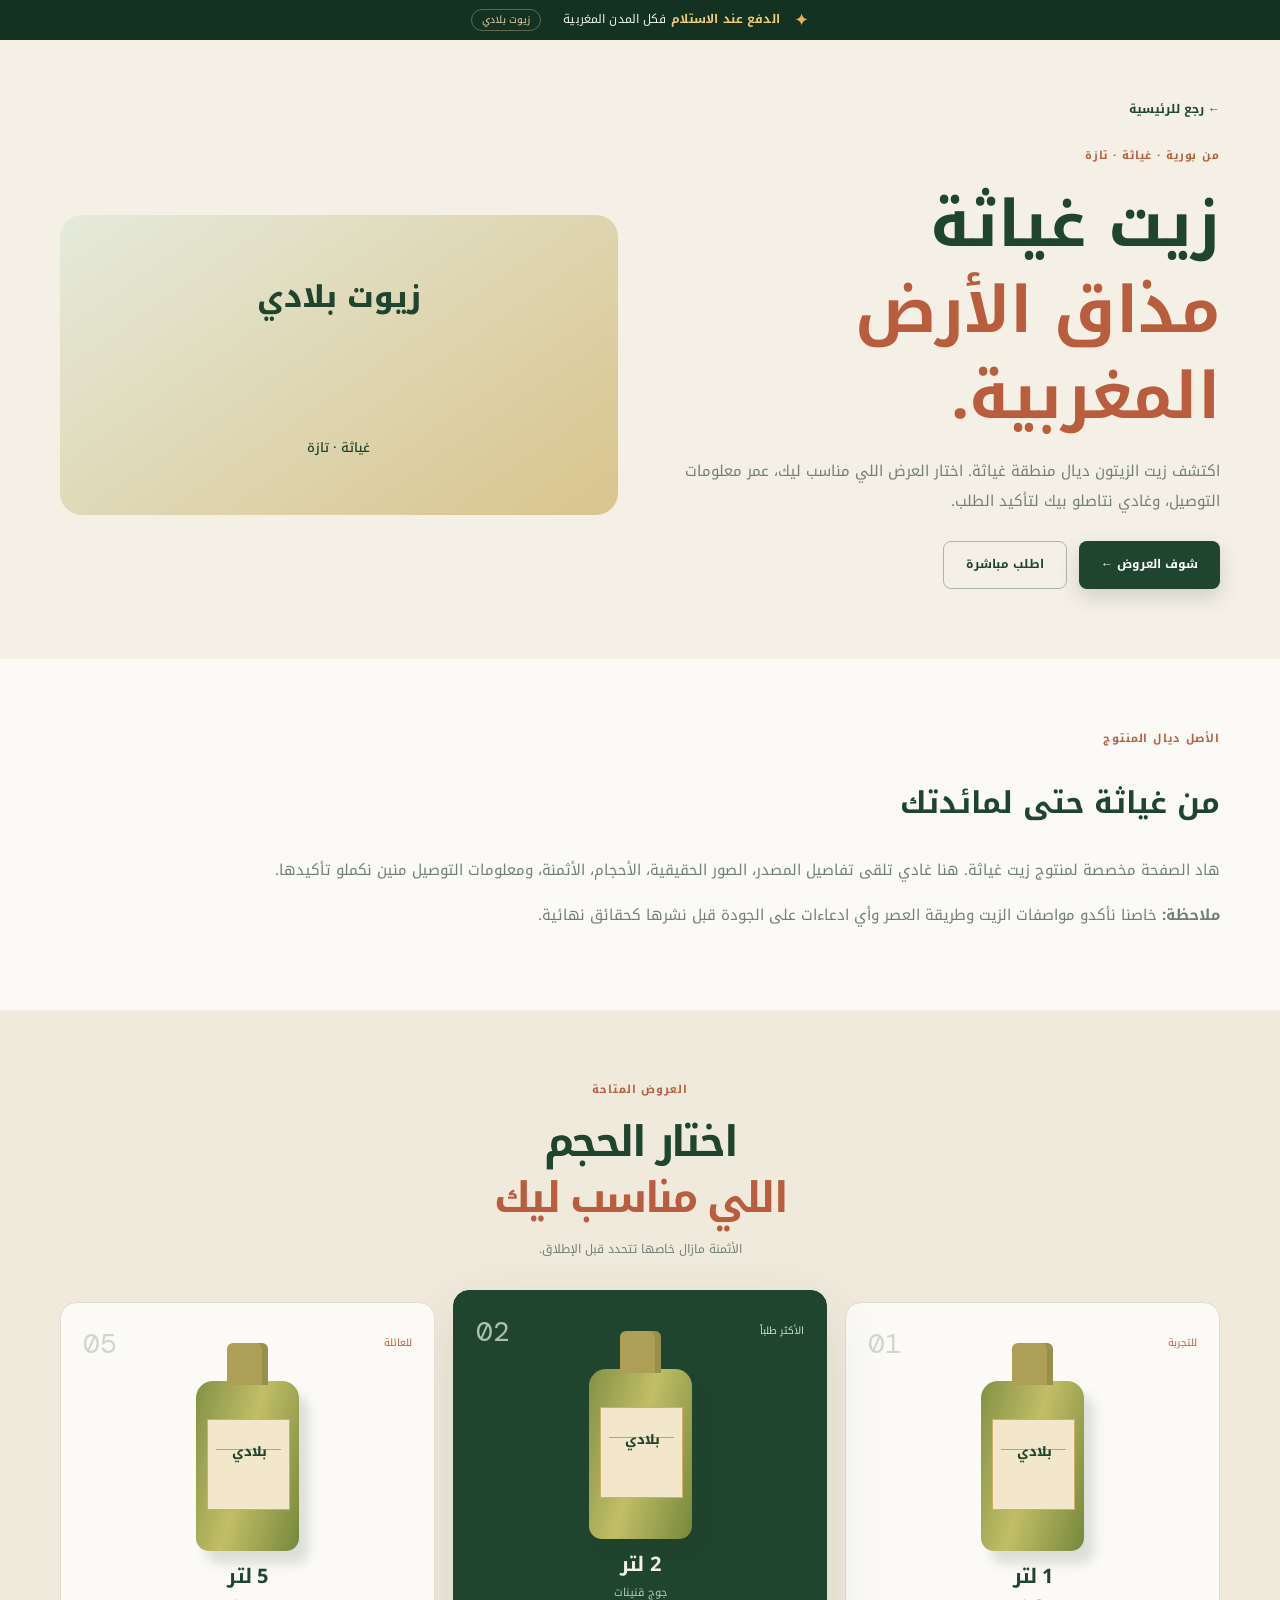
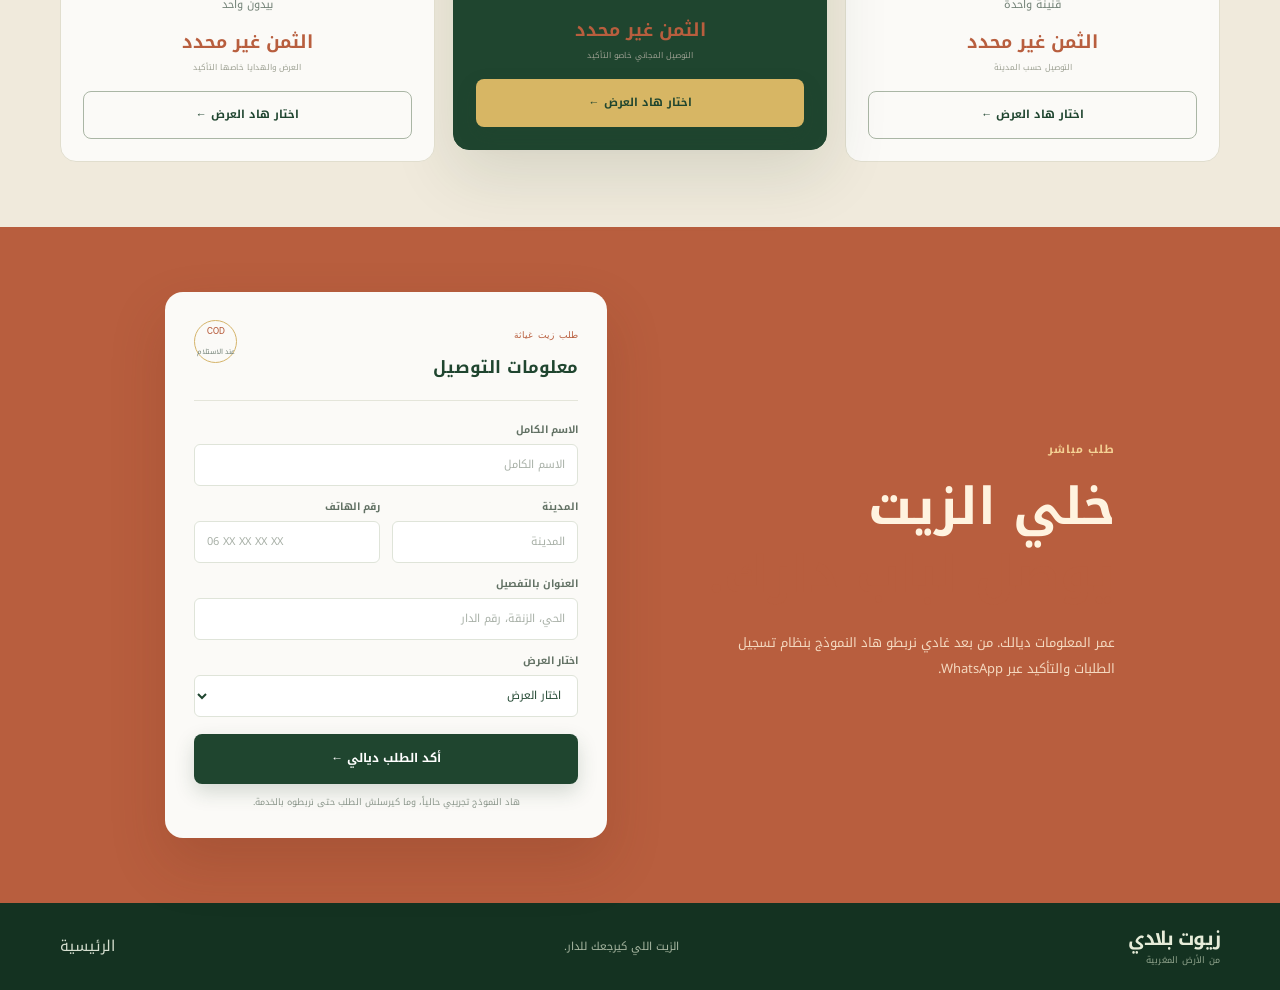
==== ghiyatha.html @ 89d12411 "Add files via upload" ====
<!doctype html>
<html lang="ar-MA" dir="rtl">
  <head>
    <meta charset="UTF-8" />
    <meta name="viewport" content="width=device-width, initial-scale=1.0" />
    <meta name="theme-color" content="#1f452f" />
    <meta name="description" content="زيت الزيتون من بورية غياثة، تازة — اكتشف العرض واطلب بالدفع عند الاستلام." />
    <title>زيت غياثة | زيوت بلادي</title>
    <link rel="stylesheet" href="styles.css" />
    <style>
      .region-page-hero{background:var(--cream);padding:55px 0 70px}.region-page-grid{display:grid;grid-template-columns:1fr 1fr;gap:45px;align-items:center}.region-page-hero h1{font-size:clamp(38px,5vw,64px);line-height:1.35;color:var(--forest);margin:14px 0}.region-page-hero p{color:var(--muted);line-height:2}.region-visual{min-height:300px;border-radius:22px;background:linear-gradient(145deg,#e5eadb,#d9c48c);display:grid;place-items:center;color:var(--forest);font-size:30px;font-weight:800}.region-page-actions{display:flex;gap:12px;flex-wrap:wrap;margin-top:25px}.region-detail{padding:65px 0}.region-detail h2{color:var(--forest);font-size:30px}.region-detail p{color:var(--muted);line-height:2}.region-order{background:var(--terracotta);padding:65px 0}.region-order .order-wrap{max-width:950px;margin:auto}.back-home{display:inline-block;color:var(--forest);font-weight:700;font-size:12px;margin-bottom:20px}
      @media(max-width:680px){.region-page-grid{grid-template-columns:1fr;gap:20px}.region-visual{min-height:210px}.region-page-hero{padding:30px 0 45px}.region-detail{padding:45px 0}}
    </style>
  </head>
  <body>
    <div class="topbar"><div class="container topbar-inner"><span class="topbar-mark">✦</span><span><strong>الدفع عند الاستلام</strong> فكل المدن المغربية</span><span class="topbar-badge">زيوت بلادي</span></div></div>
    <main>
      <section class="region-page-hero">
        <div class="container">
          <a class="back-home" href="index.html">← رجع للرئيسية</a>
          <div class="region-page-grid">
            <div>
              <span class="section-kicker">من بورية · غياثة · تازة</span>
              <h1>زيت غياثة<br /><em style="color:var(--terracotta);font-style:normal">مذاق الأرض المغربية.</em></h1>
              <p>اكتشف زيت الزيتون ديال منطقة غياثة. اختار العرض اللي مناسب ليك، عمر معلومات التوصيل، وغادي نتاصلو بيك لتأكيد الطلب.</p>
              <div class="region-page-actions"><a class="button button-primary" href="#offers">شوف العروض ←</a><a class="button button-outline" href="#order">اطلب مباشرة</a></div>
            </div>
            <div class="region-visual" role="img" aria-label="زيت الزيتون من غياثة">زيوت بلادي<br /><small style="font-size:13px;font-weight:500">غياثة · تازة</small></div>
          </div>
        </div>
      </section>
      <section class="region-detail">
        <div class="container">
          <span class="section-kicker">الأصل ديال المنتوج</span>
          <h2>من غياثة حتى لمائدتك</h2>
          <p>هاد الصفحة مخصصة لمنتوج زيت غياثة. هنا غادي تلقى تفاصيل المصدر، الصور الحقيقية، الأحجام، الأثمنة، ومعلومات التوصيل منين نكملو تأكيدها.</p>
          <p><strong>ملاحظة:</strong> خاصنا نأكدو مواصفات الزيت وطريقة العصر وأي ادعاءات على الجودة قبل نشرها كحقائق نهائية.</p>
        </div>
      </section>
      <section class="offers-section" id="offers" style="padding:65px 0">
        <div class="container">
          <div class="section-heading center-heading"><span class="section-kicker">العروض المتاحة</span><h2>اختار الحجم<br /><em>اللي مناسب ليك</em></h2><p>الأثمنة مازال خاصها تتحدد قبل الإطلاق.</p></div>
          <div class="offers-grid">
            <article class="offer-card"><div class="offer-header"><span class="offer-tag">للتجربة</span><span class="offer-capacity">01</span></div><div class="offer-bottle mini-bottle"><span></span></div><div class="offer-details"><h3>1 لتر</h3><p>قنينة واحدة</p><div class="offer-price"><span>الثمن غير محدد</span><small>التوصيل حسب المدينة</small></div><a class="button button-outline" href="#order" data-pick="1L — Starter">اختار هاد العرض ←</a></div></article>
            <article class="offer-card offer-featured"><div class="offer-header"><span class="offer-tag">الأكثر طلباً</span><span class="offer-capacity">02</span></div><div class="offer-bottle mini-bottle"><span></span></div><div class="offer-details"><h3>2 لتر</h3><p>جوج قنينات</p><div class="offer-price"><span>الثمن غير محدد</span><small>التوصيل المجاني خاصو التأكيد</small></div><a class="button button-primary" href="#order" data-pick="2L — العرض الأكثر طلباً">اختار هاد العرض ←</a></div></article>
            <article class="offer-card"><div class="offer-header"><span class="offer-tag">للعائلة</span><span class="offer-capacity">05</span></div><div class="offer-bottle mini-bottle"><span></span></div><div class="offer-details"><h3>5 لتر</h3><p>بيدون واحد</p><div class="offer-price"><span>الثمن غير محدد</span><small>العرض والهدايا خاصها التأكيد</small></div><a class="button button-outline" href="#order" data-pick="5L — Family Pack">اختار هاد العرض ←</a></div></article>
          </div>
        </div>
      </section>
      <section class="region-order" id="order">
        <div class="container order-wrap">
          <div class="order-intro"><span class="section-kicker light-kicker">طلب مباشر</span><h2>خلي الزيت<br /><em>يوصل لباب دارك.</em></h2><p>عمر المعلومات ديالك. من بعد غادي نربطو هاد النموذج بنظام تسجيل الطلبات والتأكيد عبر WhatsApp.</p></div>
          <div class="order-form-card"><div class="form-card-top"><div><span class="form-step">طلب زيت غياثة</span><h3>معلومات التوصيل</h3></div><span class="form-seal">COD<br /><small>عند الاستلام</small></span></div>
            <form id="cod-form"><label>الاسم الكامل<input type="text" name="name" placeholder="الاسم الكامل" required /></label><div class="form-row"><label>المدينة<input type="text" name="city" placeholder="المدينة" required /></label><label>رقم الهاتف<input type="tel" name="phone" placeholder="06 XX XX XX XX" pattern="[0-9 +()-]{8,}" required /></label></div><label>العنوان بالتفصيل<input type="text" name="address" placeholder="الحي، الزنقة، رقم الدار" required /></label><label>اختار العرض<select id="offer-select" name="offer" required><option value="" disabled selected>اختار العرض</option><option value="1L — Starter">1 لتر</option><option value="2L — العرض الأكثر طلباً">2 لتر</option><option value="5L — Family Pack">5 لتر</option></select></label><button class="button button-primary form-submit" type="submit">أكد الطلب ديالي ←</button><p class="form-reassurance">هاد النموذج تجريبي حالياً، وما كيرسلش الطلب حتى نربطوه بالخدمة.</p><div class="form-success" id="form-success" role="status"><strong>النموذج واجد للربط.</strong><span>ما تسجل حتى طلب فعلي لحد الآن.</span></div></form>
          </div>
        </div>
      </section>
    </main>
    <footer class="site-footer"><div class="container footer-inner"><a class="brand footer-brand" href="index.html"><span class="brand-copy"><strong>زيوت بلادي</strong><small>من الأرض المغربية</small></span></a><p>الزيت اللي كيرجعك للدار.</p><a href="index.html">الرئيسية</a></div></footer>
    <script src="script.js"></script>
    <script>
      document.querySelectorAll('[data-pick]').forEach((link)=>link.addEventListener('click',()=>{const select=document.querySelector('#offer-select');if(select)select.value=link.dataset.pick;}));
    </script>
  </body>
</html>
---- styles.css ----
@import url('https://fonts.googleapis.com/css2?family=DM+Mono:wght@400;500&family=Manrope:wght@400;500;600;700;800&family=Noto+Kufi+Arabic:wght@400;500;600;700;800&display=swap');

:root{--forest:#1f452f;--forest-deep:#143221;--forest-soft:#315b3c;--olive:#667837;--gold:#c99b43;--gold-light:#e9d6a8;--cream:#f5f0e6;--paper:#fbfaf7;--terracotta:#b85e3e;--ink:#1c241d;--muted:#718075;--line:#dfe4d9;--radius:22px;--shadow:0 24px 65px rgba(25,55,35,.12)}
*{box-sizing:border-box}html{scroll-behavior:smooth}body{margin:0;background:var(--paper);color:var(--ink);font-family:'Noto Kufi Arabic',sans-serif;font-size:15px;line-height:1.8}a{text-decoration:none;color:inherit}button,input,select{font:inherit}button{cursor:pointer;border:0}.container{width:min(1160px,calc(100% - 64px));margin:0 auto}.topbar{background:var(--forest-deep);color:#eef4e9;font-size:12px;letter-spacing:.01em}.topbar-inner{height:40px;display:flex;align-items:center;justify-content:center;gap:14px}.topbar strong{color:#f1cc75;font-weight:700}.topbar-mark{color:#e3b254;font-size:18px;line-height:1}.topbar-separator{width:4px;height:4px;border-radius:50%;background:#73907a}.topbar-badge{border:1px solid rgba(231,208,158,.35);color:#e5d2a9;border-radius:30px;padding:1px 10px;margin-right:8px;font-size:10px}.hero{background:var(--cream);position:relative;overflow:hidden;min-height:745px}.hero:after{content:'';position:absolute;right:-100px;bottom:-130px;width:560px;height:560px;border-radius:50%;background:rgba(213,180,104,.1)}.hero-orbit{position:absolute;border:1px solid rgba(31,69,47,.1);border-radius:50%;pointer-events:none}.orbit-one{width:800px;height:800px;left:-440px;top:-420px}.orbit-two{width:480px;height:480px;right:32%;bottom:-365px}.site-header{height:92px;display:flex;align-items:center;justify-content:space-between;position:relative;z-index:2}.brand{display:flex;align-items:center;gap:12px}.brand-mark{width:40px;height:40px;position:relative;display:inline-block;border-radius:50%;background:var(--forest)}.brand-mark:before{content:'';position:absolute;width:17px;height:11px;left:11px;top:18px;border-bottom:2px solid #e5c879;border-radius:0 0 50% 50%;transform:rotate(-28deg)}.brand-mark span{position:absolute;width:8px;height:14px;background:#c59642;border-radius:90% 10% 90% 10%;transform:rotate(40deg)}.brand-mark span:nth-child(1){left:12px;top:7px}.brand-mark span:nth-child(2){left:20px;top:11px;transform:rotate(83deg);background:#769243}.brand-mark span:nth-child(3){left:10px;top:14px;transform:rotate(77deg);background:#d5ad58}.brand-copy{display:flex;flex-direction:column;line-height:1.2}.brand-copy strong{font-size:19px;color:var(--forest);letter-spacing:-.04em}.brand-copy small{font-size:9px;color:var(--muted);letter-spacing:.02em;margin-top:4px}.desktop-nav{display:flex;gap:34px;font-size:12px;color:#536357}.desktop-nav a{transition:color .2s}.desktop-nav a:hover{color:var(--terracotta)}.header-cta{font-size:12px;font-weight:700;color:var(--forest);border:1px solid rgba(31,69,47,.24);border-radius:30px;padding:8px 17px}.header-cta span,.button span,.region-link span{display:inline-block;margin-right:8px;transition:transform .2s}.header-cta:hover span,.button:hover span,.region-link:hover span{transform:translateX(-4px)}.hero-grid{position:relative;z-index:1;display:grid;grid-template-columns:1fr 1fr;align-items:center;min-height:590px;gap:44px}.hero-copy{padding:34px 0 48px}.eyebrow,.section-kicker{color:var(--terracotta);font-size:11px;font-weight:700;letter-spacing:.08em}.eyebrow-line{width:35px;height:1px;background:var(--terracotta);display:inline-block;vertical-align:middle;margin-left:9px}.hero h1{font-size:clamp(48px,6vw,82px);line-height:1.17;letter-spacing:-.065em;color:var(--forest);margin:19px 0 17px;font-weight:800}.hero h1 em,.section-heading h2 em,.story-content h2 em,.testimonials-head h2 em,.faq-heading h2 em,.order-intro h2 em{font-style:normal;color:var(--terracotta)}.hero-subtitle{font-size:16px;color:#5c6b5d;max-width:520px;line-height:2;margin:0 0 26px}.benefit-list{list-style:none;padding:0;margin:0 0 27px;display:flex;gap:22px;flex-wrap:wrap}.benefit-list li{display:flex;gap:8px;align-items:flex-start;min-width:155px}.check-icon{width:21px;height:21px;border:1px solid #8fa170;color:var(--olive);border-radius:50%;display:grid;place-items:center;font-size:12px;margin-top:5px;flex:none}.benefit-list strong{display:block;color:var(--forest);font-size:12px}.benefit-list small{display:block;color:var(--muted);font-size:10px;margin-top:2px}.hero-actions{display:flex;align-items:center;gap:26px}.button{display:inline-flex;align-items:center;justify-content:center;border-radius:8px;min-height:48px;padding:0 22px;font-size:12px;font-weight:700;transition:all .22s}.button-primary{background:var(--forest);color:#fff;box-shadow:0 8px 20px rgba(31,69,47,.18)}.button-primary:hover{background:var(--terracotta);transform:translateY(-2px);box-shadow:0 12px 26px rgba(184,94,62,.24)}.button-outline{border:1px solid #aab6a5;color:var(--forest);background:transparent}.button-outline:hover{border-color:var(--forest);background:var(--forest);color:white}.text-link{font-size:12px;color:var(--forest);font-weight:700;display:flex;align-items:center}.play-dot{width:26px;height:26px;display:grid;place-items:center;border-radius:50%;background:#eadfc7;color:var(--terracotta);font-size:9px;margin-left:8px}.hero-proof{display:flex;align-items:center;gap:10px;margin-top:30px}.avatar-stack{display:flex;direction:ltr}.avatar-stack span{width:25px;height:25px;border-radius:50%;background:#829567;border:2px solid var(--cream);color:white;font-size:9px;display:grid;place-items:center;margin-right:-6px}.avatar-stack span:nth-child(2){background:#d69768}.avatar-stack span:nth-child(3){background:#687f5d}.avatar-stack span:last-child{background:var(--forest);font-family:'DM Mono';font-size:8px}.hero-proof p{font-size:10px;color:var(--muted);line-height:1.55;margin:0}.hero-proof strong{color:var(--forest);font-size:11px}.hero-product{min-height:550px;position:relative;display:flex;align-items:center;justify-content:center}.product-glow{width:390px;height:390px;background:#d9c483;opacity:.35;filter:blur(34px);position:absolute;border-radius:50%;top:75px}.bottle-shadow{position:absolute;width:260px;height:35px;background:rgba(21,54,35,.22);filter:blur(14px);border-radius:50%;bottom:76px}.bottle{height:405px;width:198px;position:relative;z-index:2;filter:drop-shadow(17px 18px 13px rgba(47,61,33,.17))}.bottle-neck{height:102px;width:76px;position:absolute;left:61px;top:0;border-radius:10px 10px 2px 2px;background:linear-gradient(90deg,#8c9b58 0%,#bdc87a 20%,#d1c16a 56%,#8a954e 100%);box-shadow:inset -9px 0 13px rgba(48,75,29,.28)}.bottle-neck:before{content:'';position:absolute;left:-5px;top:-9px;width:86px;height:26px;border-radius:7px 7px 3px 3px;background:#a87936;border-bottom:5px solid #6c5429}.bottle-neck span{position:absolute;width:56px;height:4px;background:rgba(75,69,28,.26);top:10px;left:10px;box-shadow:0 8px rgba(75,69,28,.22),0 16px rgba(75,69,28,.22)}.bottle-body{position:absolute;left:0;bottom:0;width:198px;height:337px;border-radius:39px 39px 25px 25px;background:linear-gradient(105deg,#7a873b 0%,#aab25b 21%,#d1c878 45%,#b3ab56 67%,#6d7e36 100%);overflow:hidden}.bottle-highlight{position:absolute;left:25px;top:23px;width:28px;height:265px;background:linear-gradient(90deg,rgba(255,255,226,.36),rgba(255,255,226,0));border-radius:50%;filter:blur(4px)}.bottle-label{position:absolute;background:#f3e8ca;color:var(--forest);width:160px;height:200px;top:70px;left:19px;border:1px solid #d3b871;display:flex;flex-direction:column;align-items:center;text-align:center;padding-top:18px;box-shadow:0 3px 8px rgba(64,59,23,.1)}.label-top{font-size:13px;color:#6f7f41}.bottle-label strong{font-size:37px;line-height:1.1;letter-spacing:-.12em;color:var(--forest)}.label-rule{width:67px;height:1px;background:#c89849;margin:9px 0}.bottle-label small{font-size:9px;font-weight:700}.bottle-label em{font-style:normal;font-family:'DM Mono';font-size:8px;margin-top:7px;color:#a06342}.bottle-label b{font-size:7px;font-weight:500;margin-top:auto;margin-bottom:12px;background:#d3aa5e;color:#fff;padding:3px 8px}.olive-branch{position:absolute;z-index:3;transform-origin:left center}.branch-main{width:195px;height:2px;background:var(--forest);right:36px;top:160px;transform:rotate(-28deg)}.branch-main:before{content:'';position:absolute;width:85px;height:1px;background:var(--forest);left:49px;top:0;transform:rotate(25deg)}.olive-branch i{position:absolute;width:31px;height:13px;border-radius:90% 10% 90% 10%;background:#6c853f}.branch-main i:nth-child(1){left:20px;top:-14px;transform:rotate(29deg)}.branch-main i:nth-child(2){left:58px;top:-23px;transform:rotate(62deg);background:#879853}.branch-main i:nth-child(3){left:101px;top:7px;transform:rotate(-30deg);background:#506d38}.branch-main i:nth-child(4){left:139px;top:-14px;transform:rotate(44deg)}.branch-main i:nth-child(5){left:173px;top:10px;transform:rotate(-30deg);background:#879853}.branch-small{left:34px;top:270px;width:120px;height:2px;background:var(--forest);transform:rotate(32deg)}.branch-small i:nth-child(1){left:11px;top:-14px;transform:rotate(39deg)}.branch-small i:nth-child(2){left:49px;top:5px;transform:rotate(-34deg);background:#899955}.branch-small i:nth-child(3){left:89px;top:-12px;transform:rotate(45deg)}.product-tag{position:absolute;z-index:4;background:rgba(251,250,247,.88);backdrop-filter:blur(9px);box-shadow:0 12px 30px rgba(25,55,35,.1);border:1px solid rgba(255,255,255,.6);border-radius:10px;padding:10px 13px;display:flex;gap:8px;align-items:center}.product-tag>span{background:#e7dcc0;border-radius:50%;width:27px;height:27px;display:grid;place-items:center;color:var(--terracotta);font-size:12px}.product-tag small{font-size:8px;color:#829083;display:block}.product-tag strong{font-size:11px;color:var(--forest);display:block}.tag-region{top:118px;right:28px}.tag-bestseller{bottom:117px;left:6px}.tag-bestseller>span{background:#e7ebd7;color:#80924a}.product-note{position:absolute;bottom:55px;right:92px;color:var(--forest);font-size:10px;font-style:italic;z-index:5}.note-dot{display:inline-block;width:5px;height:5px;background:var(--terracotta);border-radius:50%;margin-left:4px}.hero-bottom-line{display:flex;align-items:center;gap:16px;color:#839087;font:10px 'DM Mono';position:relative;z-index:2;padding-bottom:22px}.hero-bottom-line .line{height:1px;background:#ced6c7;width:120px}.hero-bottom-line .line i{display:block;width:38%;height:1px;background:var(--terracotta)}.section{padding:112px 0}.regions-section{background:var(--paper)}.section-heading h2,.story-content h2,.testimonials-head h2,.faq-heading h2{font-size:42px;line-height:1.35;letter-spacing:-.065em;color:var(--forest);margin:12px 0 0}.heading-split{display:flex;align-items:end;justify-content:space-between;margin-bottom:48px}.heading-split>p{max-width:330px;color:var(--muted);font-size:13px;line-height:2;margin:0 0 5px}.region-layout{display:grid;grid-template-columns:1.14fr .86fr;gap:26px}.region-card{border-radius:var(--radius);border:1px solid var(--line);background:#f8f8f3;overflow:hidden}.featured-region{padding:22px;position:relative}.region-card-top{display:flex;justify-content:space-between;align-items:center;position:relative;z-index:2}.pill{display:inline-block;border-radius:30px;padding:4px 11px;font-size:10px;font-weight:700}.pill-dark{color:#e9f0de;background:var(--forest)}.pill-outline{border:1px solid #c7d0c1;color:var(--olive)}.region-number{font:12px 'DM Mono';color:#9ba69a}.region-illustration{height:244px;position:relative;overflow:hidden;border-radius:15px;margin:15px 0 18px}.illustration-taza{background:linear-gradient(180deg,#e3ece3 0%,#f0debc 100%)}.illustration-taza .sun{position:absolute;right:72px;top:30px;width:67px;height:67px;background:#dbb36b;border-radius:50%;opacity:.73}.mountain{position:absolute;bottom:-5px;transform:rotate(45deg);width:210px;height:210px}.mountain-back{right:-10px;background:#b8c49c}.mountain-front{right:99px;bottom:-40px;background:#73845f}.illustration-stamp{position:absolute;right:24px;bottom:25px;width:95px;height:95px;border:1px dashed rgba(31,69,47,.48);border-radius:50%;display:grid;place-items:center;text-align:center;color:var(--forest);font-weight:800;font-size:16px;line-height:1.3;transform:rotate(-12deg)}.illustration-stamp small{font-size:8px;font-weight:500}.region-info{display:flex;align-items:start;justify-content:space-between}.region-location{font:10px 'DM Mono';color:var(--terracotta);letter-spacing:.04em}.region-info h3,.small-region h3{font-size:21px;color:var(--forest);letter-spacing:-.045em;margin:4px 0 0}.best-seller{color:var(--terracotta);font:10px 'DM Mono';padding-top:6px}.featured-region>p{color:var(--muted);font-size:11px;max-width:480px;margin:10px 0 14px}.region-link{background:none;color:var(--forest);font-size:11px;font-weight:700;padding:0}.curated-regions{display:flex;flex-direction:column;gap:12px}.curated-intro{display:flex;justify-content:space-between;align-items:center;padding:0 3px 2px}.curated-intro p{font-size:11px;color:var(--muted);margin:0}.small-region{display:flex;min-height:100px;background:#fff}.small-art{width:130px;flex:none;position:relative;overflow:hidden}.small-art>span{position:absolute;right:35px;top:15px;color:#6e8054;font-size:35px;opacity:.75}.small-art i{position:absolute;display:block;width:120px;height:65px;border-radius:100% 0 0;background:rgba(89,117,61,.35);bottom:-20px;right:-25px;transform:rotate(-8deg)}.small-art i:last-child{bottom:-30px;right:35px;background:rgba(186,137,68,.35)}.art-ouazzane{background:#e7ecdf}.art-taounate{background:#ede3cf}.art-beni{background:#e8ded4}.small-region-copy{padding:14px 16px}.small-region h3{font-size:14px;margin:2px 0}.small-region p{margin:1px 0 5px;color:var(--muted);font-size:10px;line-height:1.65}.coming-soon{font:9px 'DM Mono';color:#9b7850}.coming-soon span{font-size:14px;margin-right:4px}.story-section{background:var(--forest);color:#edf1e6;position:relative;overflow:hidden}.story-section:before{content:'✦';position:absolute;font-size:260px;line-height:1;color:rgba(226,203,135,.045);left:-20px;top:-38px}.story-grid{display:grid;grid-template-columns:170px 1fr;gap:75px;position:relative}.story-aside{border-left:1px solid rgba(217,230,210,.22);display:flex;flex-direction:column;justify-content:space-between;padding:5px 0 15px}.vertical-label{font-size:11px;color:#b8c7b2;line-height:2.2}.story-seal{width:87px;height:87px;border:1px solid #cbaa62;border-radius:50%;display:grid;place-items:center;color:#ebc979;font:26px 'DM Mono';line-height:1}.story-seal small{font:9px 'Noto Kufi Arabic';color:#dce5d3}.story-content .section-kicker{color:#dfbc68}.story-content h2{color:#f4f4e9}.story-lead{color:#b9c9b6;font-size:14px;max-width:640px;line-height:2;margin:20px 0 38px}.trust-points{display:grid;grid-template-columns:repeat(3,1fr);gap:28px}.trust-point{display:flex;gap:12px}.trust-icon{font:11px 'DM Mono';color:#e3bd6b;border-bottom:1px solid #6c805f;height:25px}.trust-point h3{font-size:13px;margin:0 0 7px;color:#f5f0e2}.trust-point p{font-size:10px;color:#adc0ac;line-height:1.9;margin:0}.origin-note{display:flex;gap:12px;align-items:center;border-top:1px solid rgba(217,230,210,.18);margin-top:40px;padding-top:20px}.origin-note>span{color:#e4bd67;font-size:23px}.origin-note p{margin:0;font-size:12px;color:#e5eddc}.origin-note small{font-size:10px;color:#a8bca7}.offers-section{background:#f0eadc}.center-heading{text-align:center}.center-heading p{color:var(--muted);font-size:12px;margin:12px auto 41px}.offers-grid{display:grid;grid-template-columns:repeat(3,1fr);gap:18px;align-items:stretch}.offer-card{background:#fbfaf7;border:1px solid #e1dece;border-radius:16px;min-height:425px;padding:22px;position:relative;display:flex;flex-direction:column}.offer-featured{background:var(--forest);border-color:var(--forest);color:#fff;transform:translateY(-12px);box-shadow:var(--shadow)}.offer-ribbon{position:absolute;top:17px;left:20px;color:#eacb84;font:10px 'DM Mono'}.offer-header{display:flex;justify-content:space-between;align-items:center}.offer-tag{font-size:10px;color:var(--terracotta)}.offer-featured .offer-tag{color:#d4e3bd}.offer-capacity{font:28px 'DM Mono';color:#d4dfc7;opacity:.8}.offer-card:not(.offer-featured) .offer-capacity{color:#c6cfbf}.offer-bottle{height:170px;position:relative;margin:19px auto 7px}.mini-bottle{width:103px;border-radius:17px 17px 13px 13px;background:linear-gradient(105deg,#829144,#c2be67 47%,#75883b);box-shadow:10px 13px 12px rgba(39,57,28,.14)}.mini-bottle:before{content:'';position:absolute;width:41px;height:42px;left:31px;top:-38px;background:#ad9f56;border-radius:6px 6px 0 0;box-shadow:inset -6px 0 rgba(54,73,29,.18)}.mini-bottle:after{content:'';position:absolute;width:81px;height:89px;left:11px;top:38px;background:#f2e7ca;border:1px solid #d0ae65}.mini-bottle span{position:absolute;z-index:2;top:51px;left:20px;width:65px;height:18px;border-bottom:1px solid #c2a45f}.mini-bottle span:after{content:'بلادي';position:absolute;top:8px;left:16px;color:var(--forest);font-size:13px;font-weight:800}.offer-details{text-align:center;margin-top:auto}.offer-details h3{font-size:20px;color:var(--forest);margin:0 0 1px;letter-spacing:-.04em}.offer-featured .offer-details h3{color:#f4f0e4}.offer-details p{font-size:11px;color:var(--muted);margin:0}.offer-featured .offer-details p{color:#b8c8b5}.offer-price{margin:12px 0 16px}.offer-price>span{font-size:18px;color:var(--terracotta);font-weight:700;display:block}.offer-price small{display:block;font-size:8px;color:#9b9f91;margin-top:2px}.offer-price .free-delivery{color:#cbdba5}.offer-card .button{width:100%;font-size:11px}.offer-featured .button-primary{background:#d7b664;color:var(--forest)}.offer-featured .button-primary:hover{background:#fff}.offer-footnote{display:flex;align-items:center;justify-content:center;gap:7px;color:#7a8376;font-size:10px;margin-top:25px}.offer-footnote span{font-size:17px;color:var(--terracotta)}.testimonials-section{background:var(--paper)}.testimonials-head{display:flex;justify-content:space-between;align-items:flex-end;margin-bottom:42px}.rating{display:flex;align-items:center;gap:10px;padding-bottom:8px}.rating strong{font:34px 'DM Mono';color:var(--forest)}.rating span{color:#c9973d;letter-spacing:2px;font-size:13px;display:block}.rating small{display:block;color:var(--muted);font-size:9px}.testimonials-grid{display:grid;grid-template-columns:repeat(3,1fr);gap:16px}.testimonial{background:#f4f2ea;border-radius:15px;padding:27px 23px 20px;min-height:235px;display:flex;flex-direction:column}.featured-testimonial{background:#e9eee1}.quote-mark{font-family:Georgia;font-size:50px;color:#c4a35b;height:35px;line-height:1}.testimonial p{font-size:12px;line-height:2;color:#58655b;margin:9px 0 21px}.testimonial footer{display:flex;align-items:center;gap:8px;border-top:1px solid rgba(105,125,96,.17);padding-top:13px;margin-top:auto}.testimonial-avatar{width:30px;height:30px;border-radius:50%;display:grid;place-items:center;background:#98aa7a;color:#fff;font-size:12px}.avatar-terracotta{background:#c48668}.avatar-gold{background:#c5a050}.testimonial footer strong{font-size:10px;color:var(--forest);display:block}.testimonial footer small{font-size:8px;color:var(--muted);display:block}.stars{margin-right:auto;color:#bd9143;font-size:9px;letter-spacing:1px}.faq-section{background:#f0eadc}.faq-grid{display:grid;grid-template-columns:35% 1fr;gap:90px}.faq-heading p{font-size:12px;color:var(--muted);max-width:270px;margin:20px 0}.dark-link{margin-top:25px}.dark-link span{margin-right:8px}.faq-list{border-top:1px solid #cfcfbd}.faq-list details{border-bottom:1px solid #cfcfbd;padding:0 3px}.faq-list summary{list-style:none;display:flex;justify-content:space-between;align-items:center;padding:19px 0;cursor:pointer;font-size:13px;font-weight:700;color:var(--forest)}.faq-list summary::-webkit-details-marker{display:none}.faq-list summary b{font:22px 'DM Mono';font-weight:400;color:var(--terracotta);transition:transform .2s}.faq-list details[open] summary b{transform:rotate(45deg)}.faq-list details p{font-size:11px;color:var(--muted);line-height:2;margin:0 30px 20px 0;max-width:630px}.order-section{background:var(--terracotta);padding:100px 0;position:relative;overflow:hidden}.order-section:before{content:'';position:absolute;width:600px;height:600px;border:1px solid rgba(255,242,214,.18);border-radius:50%;left:-260px;bottom:-340px}.order-wrap{display:grid;grid-template-columns:1fr 1.02fr;gap:74px;align-items:center;position:relative}.light-kicker{color:#f4d295}.order-intro h2{color:#fff3df;font-size:51px;line-height:1.33;margin:12px 0 20px}.order-intro p{color:#f4d8bf;font-size:13px;line-height:2;max-width:390px}.order-perks{display:flex;flex-direction:column;gap:9px;color:#fff2dc;font-size:11px;margin-top:27px}.order-perks span:first-letter{color:#edc269}.order-form-card{background:#fbfaf7;border-radius:18px;padding:28px 29px;box-shadow:0 25px 55px rgba(95,38,20,.18)}.form-card-top{display:flex;justify-content:space-between;align-items:start;border-bottom:1px solid #e4e5da;padding-bottom:17px;margin-bottom:20px}.form-step{font:9px 'DM Mono';color:var(--terracotta)}.form-card-top h3{font-size:17px;color:var(--forest);margin:5px 0 0}.form-seal{width:43px;height:43px;border:1px solid #d5b46a;color:var(--terracotta);border-radius:50%;display:grid;place-items:center;text-align:center;font:10px 'DM Mono';line-height:1}.form-seal small{font:7px 'Noto Kufi Arabic';color:var(--muted)}form label{display:block;color:#627164;font-size:10px;font-weight:700;margin-bottom:12px}input,select{width:100%;border:1px solid #dfe4d9;background:#fff;border-radius:6px;min-height:42px;color:var(--forest);padding:8px 12px;margin-top:5px;outline:none;font-size:11px;font-weight:400}input:focus,select:focus{border-color:#b68a4c;box-shadow:0 0 0 3px rgba(198,150,64,.11)}input::placeholder{color:#a8b0a7}.form-row{display:grid;grid-template-columns:1fr 1fr;gap:12px}.form-submit{width:100%;margin-top:5px;min-height:50px}.form-reassurance{font-size:9px;color:#8a958a;text-align:center;margin:10px 0 0}.form-reassurance span{font-size:11px;margin-left:4px}.form-success{display:none;background:#e6efdc;color:var(--forest);border-radius:7px;padding:10px 13px;margin-top:13px;font-size:10px}.form-success strong,.form-success span{display:block}.form-success span{color:#6f806f;margin-top:2px}.site-footer{background:var(--forest-deep);color:#d7e0d1;padding:25px 0}.footer-inner{display:flex;align-items:center;justify-content:space-between}.footer-brand .brand-copy strong{color:#e7ecd9}.footer-brand .brand-copy small{color:#90a48d}.footer-brand .brand-mark{background:#45653f}.footer-inner>p{font-size:11px;color:#aab9a4;margin:0}.footer-copy{font:9px 'DM Mono';color:#819580}.mobile-order-bar{display:none}
@media(max-width:900px){.container{width:min(100% - 40px,650px)}.desktop-nav{gap:17px}.hero-grid{gap:15px}.hero h1{font-size:58px}.hero-subtitle{font-size:14px}.benefit-list{display:block}.benefit-list li{margin-bottom:9px}.hero-product{transform:scale(.82);margin-left:-40px}.section{padding:88px 0}.region-layout{grid-template-columns:1fr}.featured-region{min-height:490px}.story-grid{gap:35px}.trust-points{gap:13px}.order-wrap{gap:35px}}
@media(max-width:680px){body{font-size:14px}.container{width:calc(100% - 32px)}.topbar-inner{height:38px;gap:7px;font-size:9px;white-space:nowrap}.topbar-badge,.topbar-separator{display:none}.site-header{height:74px}.desktop-nav{display:none}.header-cta{font-size:10px;padding:6px 12px}.brand-copy strong{font-size:16px}.brand-copy small{font-size:8px}.brand-mark{width:34px;height:34px}.hero{min-height:auto}.hero-grid{display:flex;flex-direction:column;gap:0}.hero-copy{padding:36px 0 8px;order:1}.hero-product{order:2;min-height:415px;width:100%;transform:none;margin:-11px 0 -4px}.product-glow{width:300px;height:300px;top:45px}.bottle{transform:scale(.77);transform-origin:center bottom}.tag-region{top:58px;right:0}.tag-bestseller{bottom:90px;left:0}.product-note{bottom:38px;right:45px}.branch-main{right:15px;top:130px;transform:scale(.8) rotate(-28deg)}.branch-small{left:10px;top:235px;transform:scale(.8) rotate(32deg)}.hero h1{font-size:54px;margin:15px 0 12px}.hero-subtitle{font-size:13px;line-height:1.9}.benefit-list{margin-bottom:21px}.benefit-list li{min-width:0}.hero-actions{gap:18px}.button{min-height:46px;padding:0 18px}.hero-proof{margin-top:23px}.hero-bottom-line{padding-bottom:15px}.section{padding:72px 0}.section-heading h2,.story-content h2,.testimonials-head h2,.faq-heading h2{font-size:34px}.heading-split{display:block;margin-bottom:28px}.heading-split>p{margin-top:15px;font-size:11px}.region-layout{gap:20px}.featured-region{padding:16px}.region-illustration{height:205px}.curated-intro{display:block}.curated-intro p{margin-top:8px}.small-art{width:105px}.small-region-copy{padding:12px}.small-region h3{font-size:13px}.small-region p{font-size:9px}.story-grid{display:block}.story-aside{border-left:0;border-bottom:1px solid rgba(217,230,210,.22);flex-direction:row;align-items:center;padding-bottom:22px;margin-bottom:30px}.story-seal{width:65px;height:65px;font-size:19px}.trust-points{display:block}.trust-point{margin-bottom:23px}.story-lead{font-size:12px;margin:17px 0 29px}.origin-note{margin-top:10px}.offers-grid{display:block}.offer-card{min-height:390px;margin-bottom:14px}.offer-featured{transform:none}.offer-footnote{font-size:9px;text-align:center;line-height:1.8}.testimonials-head{display:block;margin-bottom:24px}.rating{margin-top:16px}.testimonials-grid{display:block}.testimonial{min-height:215px;margin-bottom:12px}.faq-grid{display:block}.faq-heading{margin-bottom:35px}.faq-heading p{font-size:11px}.order-section{padding:72px 0}.order-wrap{display:block}.order-intro{margin-bottom:35px}.order-intro h2{font-size:41px}.order-intro p{font-size:12px}.order-form-card{padding:21px 17px}.form-row{gap:8px}.site-footer{padding-bottom:83px}.footer-inner{display:block;text-align:center}.footer-brand{justify-content:center}.footer-inner>p{margin:18px 0 7px}.footer-copy{font-size:8px}.mobile-order-bar{display:flex;position:fixed;z-index:10;bottom:0;right:0;left:0;background:var(--forest-deep);color:#fff;padding:12px 20px;align-items:center;justify-content:center;gap:10px;font-size:11px;font-weight:700;box-shadow:0 -5px 20px rgba(0,0,0,.15)}.mobile-order-bar span{color:#e5c16e;font-size:17px}}
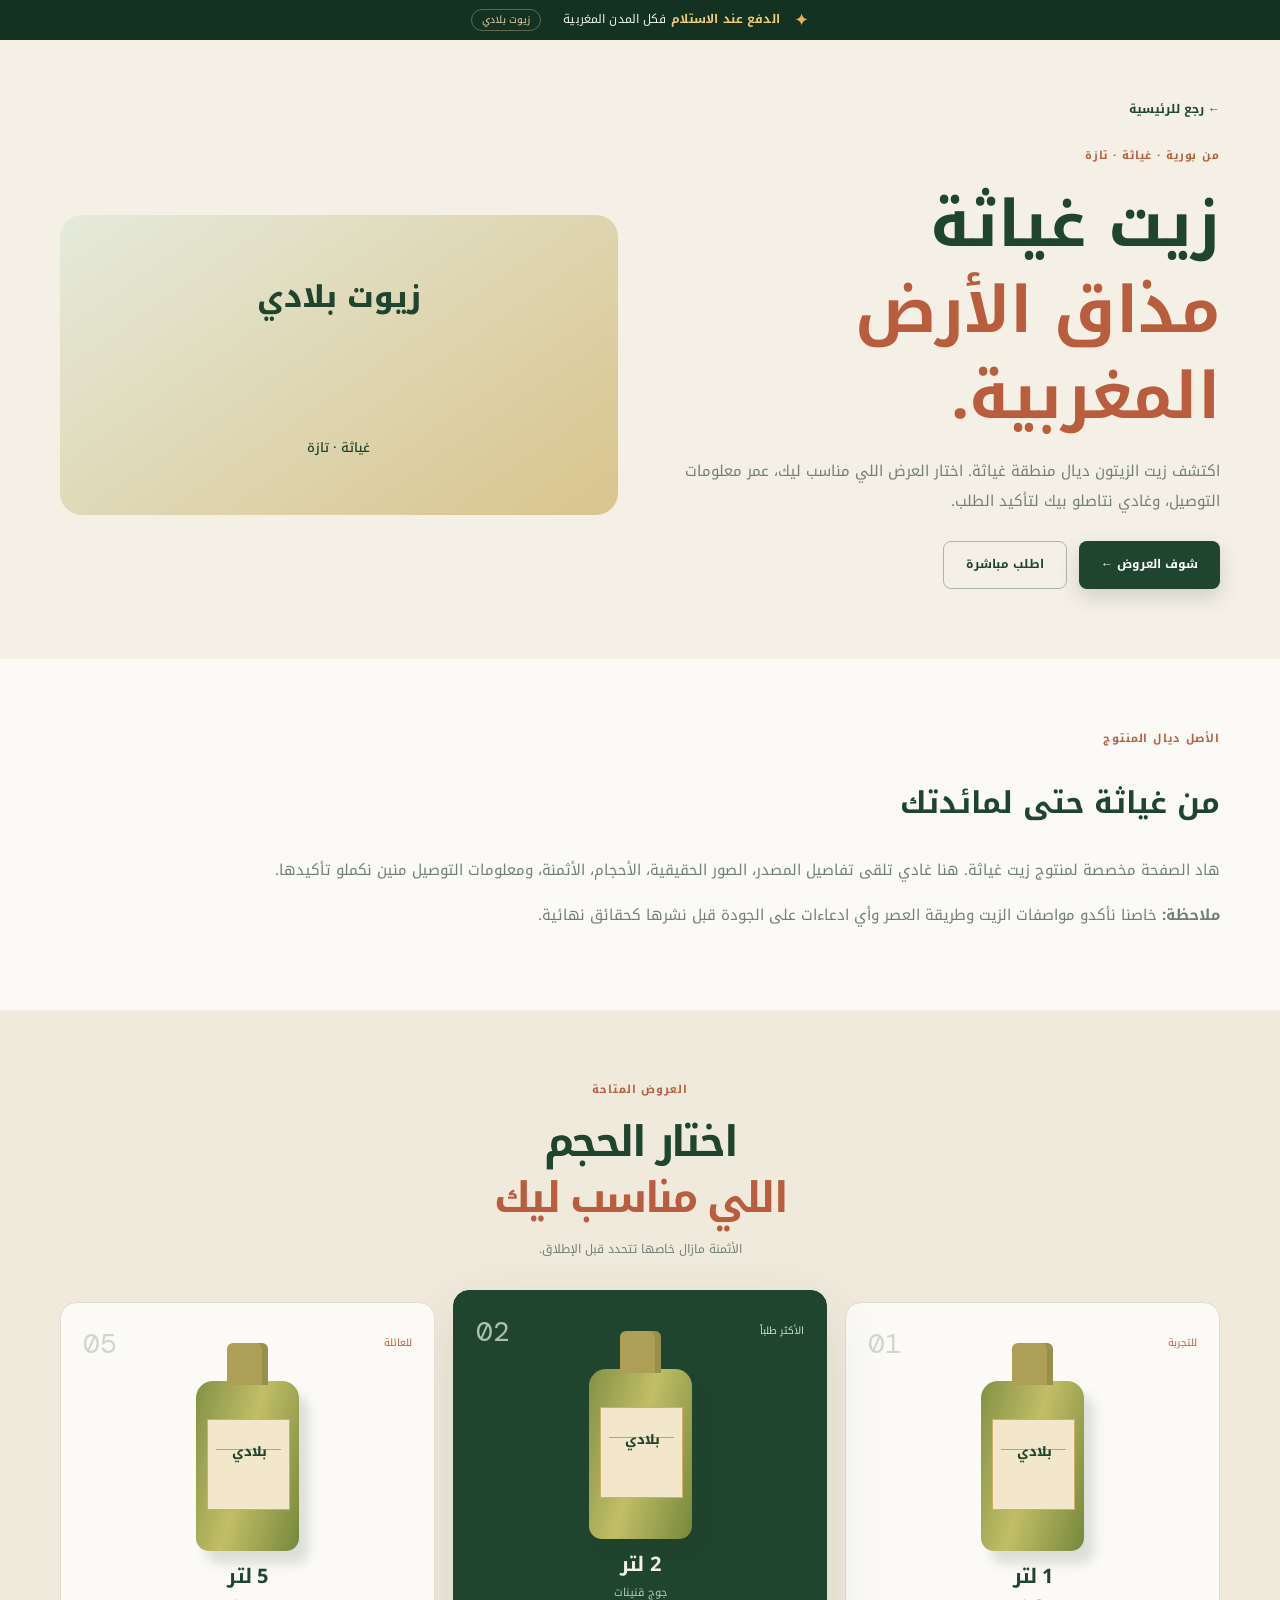
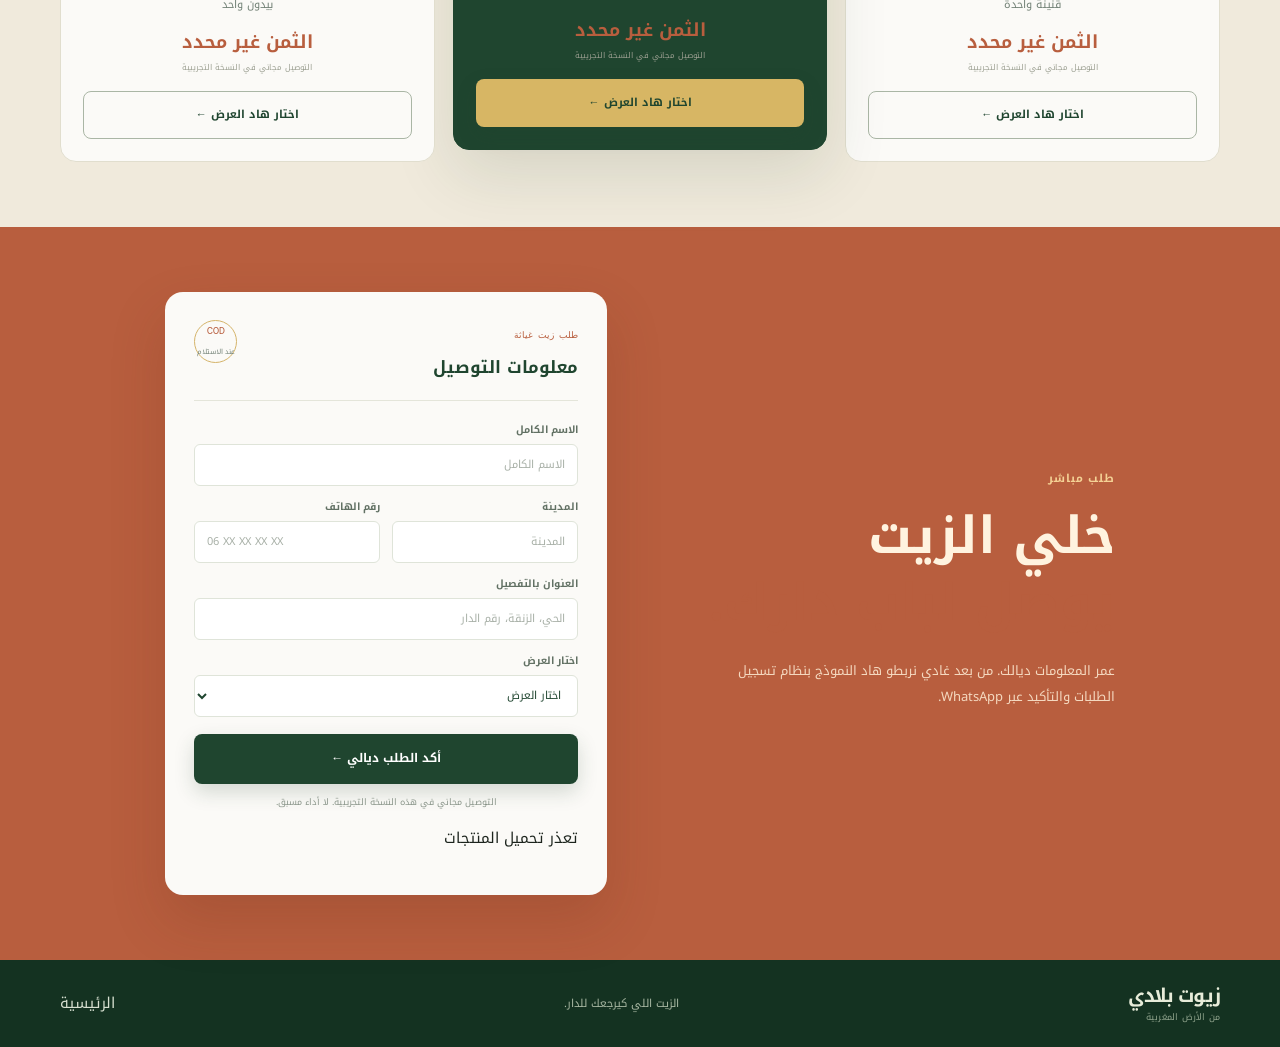
==== commit 0378012e: "Add files via upload" ====
--- a/ghiyatha.html
+++ b/ghiyatha.html
@@ -41,9 +41,9 @@
         <div class="container">
           <div class="section-heading center-heading"><span class="section-kicker">العروض المتاحة</span><h2>اختار الحجم<br /><em>اللي مناسب ليك</em></h2><p>الأثمنة مازال خاصها تتحدد قبل الإطلاق.</p></div>
           <div class="offers-grid">
-            <article class="offer-card"><div class="offer-header"><span class="offer-tag">للتجربة</span><span class="offer-capacity">01</span></div><div class="offer-bottle mini-bottle"><span></span></div><div class="offer-details"><h3>1 لتر</h3><p>قنينة واحدة</p><div class="offer-price"><span>الثمن غير محدد</span><small>التوصيل حسب المدينة</small></div><a class="button button-outline" href="#order" data-pick="1L — Starter">اختار هاد العرض ←</a></div></article>
-            <article class="offer-card offer-featured"><div class="offer-header"><span class="offer-tag">الأكثر طلباً</span><span class="offer-capacity">02</span></div><div class="offer-bottle mini-bottle"><span></span></div><div class="offer-details"><h3>2 لتر</h3><p>جوج قنينات</p><div class="offer-price"><span>الثمن غير محدد</span><small>التوصيل المجاني خاصو التأكيد</small></div><a class="button button-primary" href="#order" data-pick="2L — العرض الأكثر طلباً">اختار هاد العرض ←</a></div></article>
-            <article class="offer-card"><div class="offer-header"><span class="offer-tag">للعائلة</span><span class="offer-capacity">05</span></div><div class="offer-bottle mini-bottle"><span></span></div><div class="offer-details"><h3>5 لتر</h3><p>بيدون واحد</p><div class="offer-price"><span>الثمن غير محدد</span><small>العرض والهدايا خاصها التأكيد</small></div><a class="button button-outline" href="#order" data-pick="5L — Family Pack">اختار هاد العرض ←</a></div></article>
+            <article class="offer-card"><div class="offer-header"><span class="offer-tag">للتجربة</span><span class="offer-capacity">01</span></div><div class="offer-bottle mini-bottle"><span></span></div><div class="offer-details"><h3>1 لتر</h3><p>قنينة واحدة</p><div class="offer-price"><span>الثمن غير محدد</span><small>التوصيل مجاني في النسخة التجريبية</small></div><a class="button button-outline" href="#order" data-pick="1L — Starter">اختار هاد العرض ←</a></div></article>
+            <article class="offer-card offer-featured"><div class="offer-header"><span class="offer-tag">الأكثر طلباً</span><span class="offer-capacity">02</span></div><div class="offer-bottle mini-bottle"><span></span></div><div class="offer-details"><h3>2 لتر</h3><p>جوج قنينات</p><div class="offer-price"><span>الثمن غير محدد</span><small>التوصيل مجاني في النسخة التجريبية</small></div><a class="button button-primary" href="#order" data-pick="2L — العرض الأكثر طلباً">اختار هاد العرض ←</a></div></article>
+            <article class="offer-card"><div class="offer-header"><span class="offer-tag">للعائلة</span><span class="offer-capacity">05</span></div><div class="offer-bottle mini-bottle"><span></span></div><div class="offer-details"><h3>5 لتر</h3><p>بيدون واحد</p><div class="offer-price"><span>الثمن غير محدد</span><small>التوصيل مجاني في النسخة التجريبية</small></div><a class="button button-outline" href="#order" data-pick="5L — Family Pack">اختار هاد العرض ←</a></div></article>
           </div>
         </div>
       </section>
@@ -51,15 +51,11 @@
         <div class="container order-wrap">
           <div class="order-intro"><span class="section-kicker light-kicker">طلب مباشر</span><h2>خلي الزيت<br /><em>يوصل لباب دارك.</em></h2><p>عمر المعلومات ديالك. من بعد غادي نربطو هاد النموذج بنظام تسجيل الطلبات والتأكيد عبر WhatsApp.</p></div>
           <div class="order-form-card"><div class="form-card-top"><div><span class="form-step">طلب زيت غياثة</span><h3>معلومات التوصيل</h3></div><span class="form-seal">COD<br /><small>عند الاستلام</small></span></div>
-            <form id="cod-form"><label>الاسم الكامل<input type="text" name="name" placeholder="الاسم الكامل" required /></label><div class="form-row"><label>المدينة<input type="text" name="city" placeholder="المدينة" required /></label><label>رقم الهاتف<input type="tel" name="phone" placeholder="06 XX XX XX XX" pattern="[0-9 +()-]{8,}" required /></label></div><label>العنوان بالتفصيل<input type="text" name="address" placeholder="الحي، الزنقة، رقم الدار" required /></label><label>اختار العرض<select id="offer-select" name="offer" required><option value="" disabled selected>اختار العرض</option><option value="1L — Starter">1 لتر</option><option value="2L — العرض الأكثر طلباً">2 لتر</option><option value="5L — Family Pack">5 لتر</option></select></label><button class="button button-primary form-submit" type="submit">أكد الطلب ديالي ←</button><p class="form-reassurance">هاد النموذج تجريبي حالياً، وما كيرسلش الطلب حتى نربطوه بالخدمة.</p><div class="form-success" id="form-success" role="status"><strong>النموذج واجد للربط.</strong><span>ما تسجل حتى طلب فعلي لحد الآن.</span></div></form>
+            <form id="cod-form"><label>الاسم الكامل<input type="text" name="name" placeholder="الاسم الكامل" required /></label><div class="form-row"><label>المدينة<input type="text" name="city" placeholder="المدينة" required /></label><label>رقم الهاتف<input type="tel" name="phone" placeholder="06 XX XX XX XX" pattern="[0-9 +()-]{8,}" required /></label></div><label>العنوان بالتفصيل<input type="text" name="address" placeholder="الحي، الزنقة، رقم الدار" required /></label><label>اختار العرض<select id="offer-select" name="offer" required><option value="" disabled selected>اختار العرض</option><option value="1L — Starter">1 لتر</option><option value="2L — العرض الأكثر طلباً">2 لتر</option><option value="5L — Family Pack">5 لتر</option></select></label><div id="cod-check"></div><button class="button button-primary form-submit" type="submit">أكد الطلب ديالي ←</button><p class="form-reassurance">التوصيل مجاني في هذه النسخة التجريبية. لا أداء مسبق.</p><div class="form-success" id="form-success" role="status"><strong>النموذج واجد للربط.</strong><span>ما تسجل حتى طلب فعلي لحد الآن.</span></div></form>
           </div>
         </div>
       </section>
     </main>
     <footer class="site-footer"><div class="container footer-inner"><a class="brand footer-brand" href="index.html"><span class="brand-copy"><strong>زيوت بلادي</strong><small>من الأرض المغربية</small></span></a><p>الزيت اللي كيرجعك للدار.</p><a href="index.html">الرئيسية</a></div></footer>
-    <script src="script.js"></script>
-    <script>
-      document.querySelectorAll('[data-pick]').forEach((link)=>link.addEventListener('click',()=>{const select=document.querySelector('#offer-select');if(select)select.value=link.dataset.pick;}));
-    </script>
-  </body>
+    <script src="script.js"></script><script src="https://challenges.cloudflare.com/turnstile/v0/api.js?onload=initTurnstile&render=explicit" async defer></script></body>
 </html>
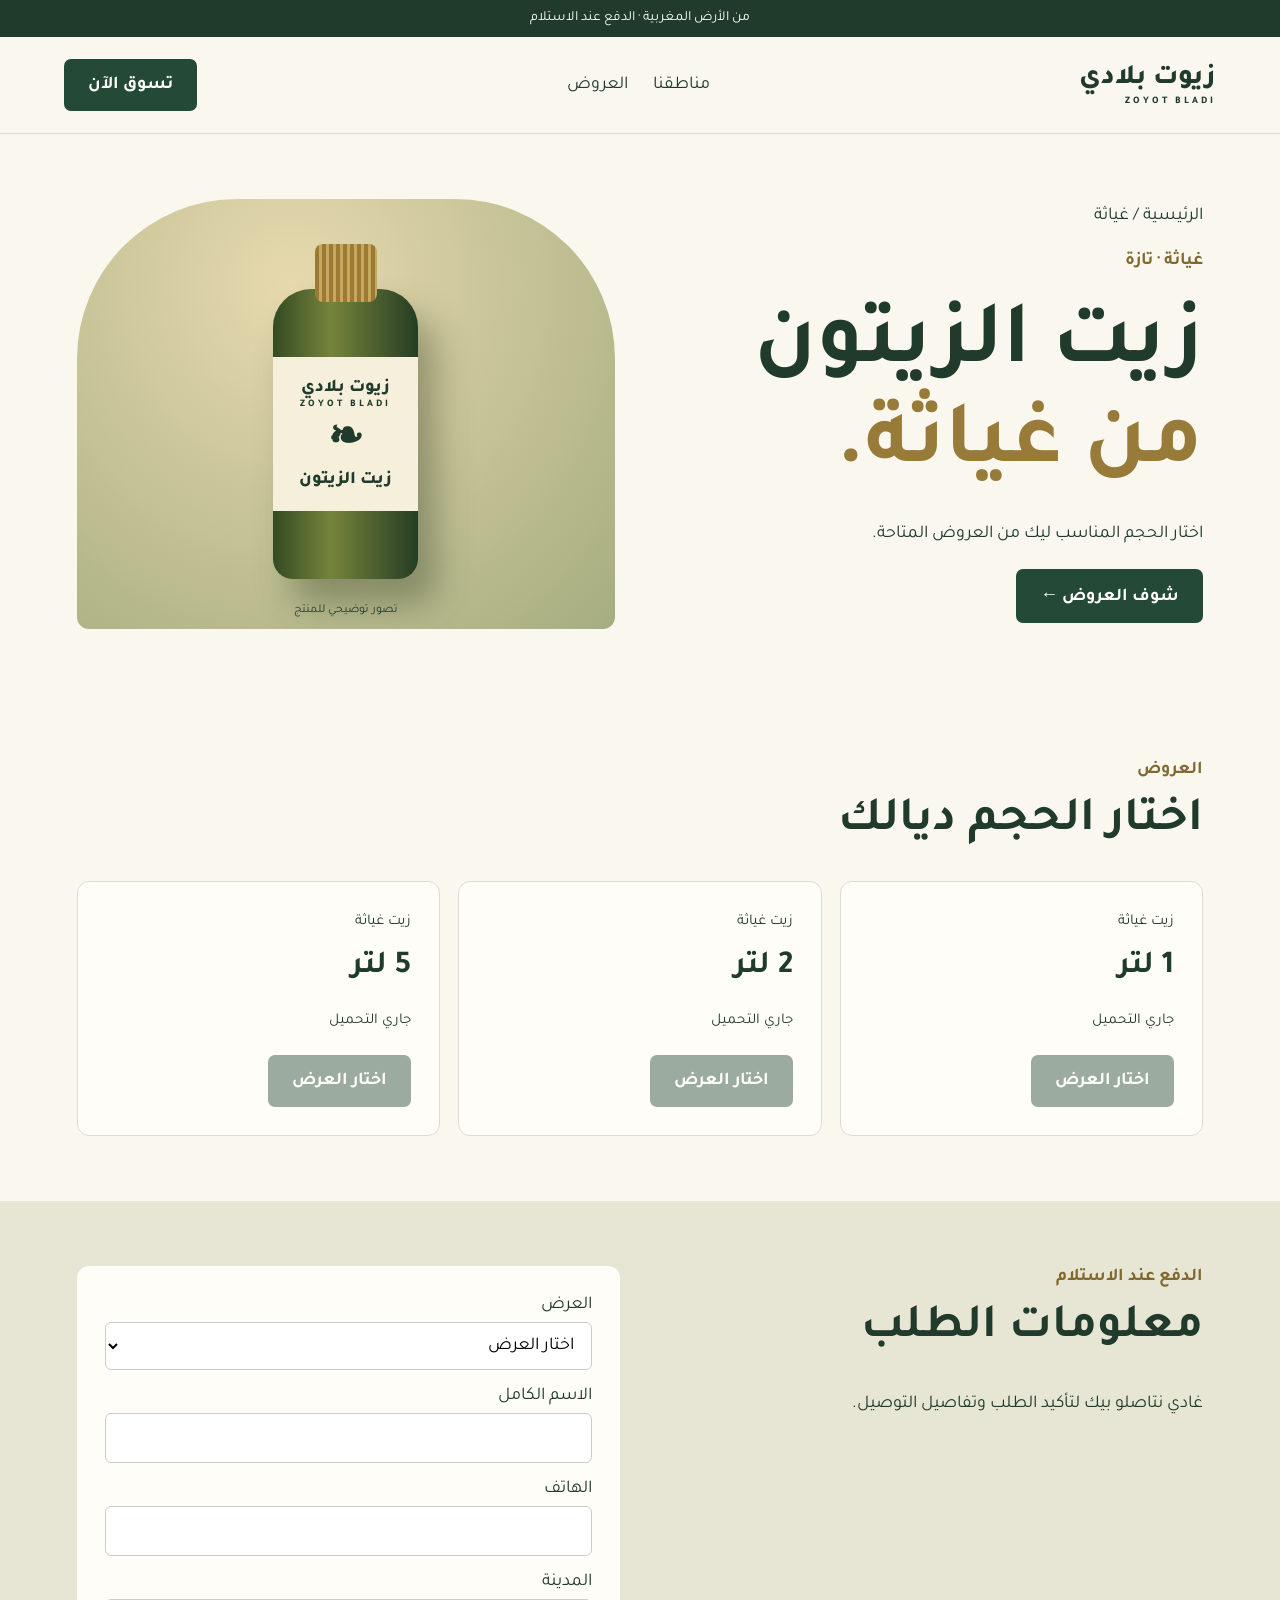
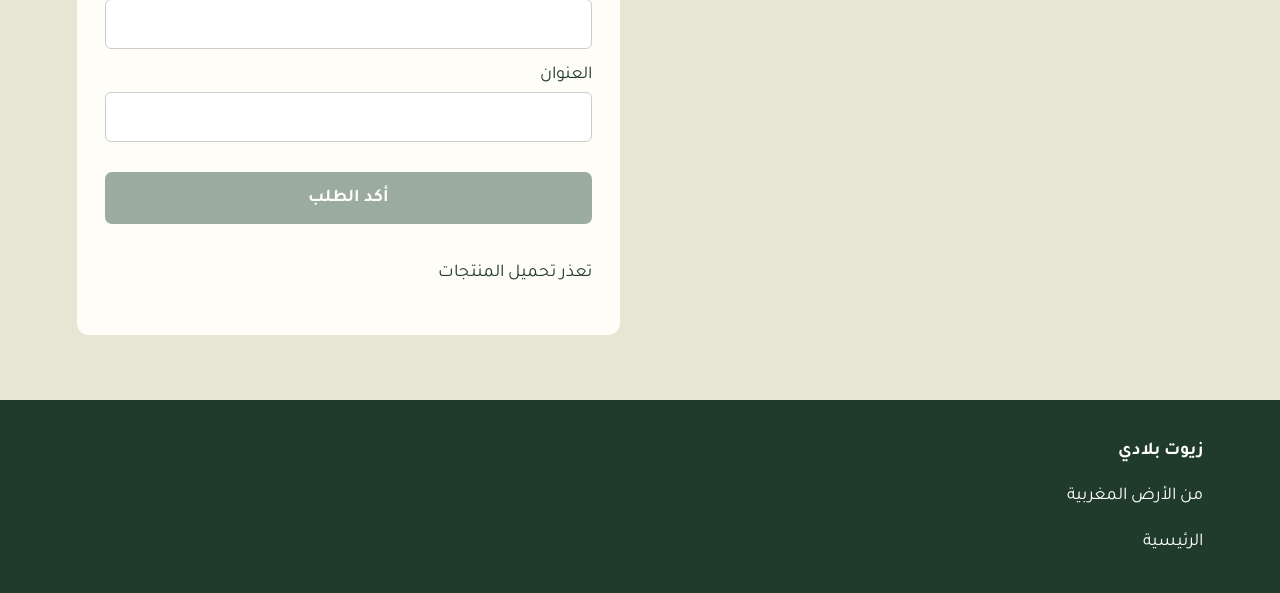
==== commit 4abc2d5f: "Add files via upload" ====
--- a/ghiyatha.html
+++ b/ghiyatha.html
@@ -1,61 +1 @@
-<!doctype html>
-<html lang="ar-MA" dir="rtl">
-  <head>
-    <meta charset="UTF-8" />
-    <meta name="viewport" content="width=device-width, initial-scale=1.0" />
-    <meta name="theme-color" content="#1f452f" />
-    <meta name="description" content="زيت الزيتون من بورية غياثة، تازة — اكتشف العرض واطلب بالدفع عند الاستلام." />
-    <title>زيت غياثة | زيوت بلادي</title>
-    <link rel="stylesheet" href="styles.css" />
-    <style>
-      .region-page-hero{background:var(--cream);padding:55px 0 70px}.region-page-grid{display:grid;grid-template-columns:1fr 1fr;gap:45px;align-items:center}.region-page-hero h1{font-size:clamp(38px,5vw,64px);line-height:1.35;color:var(--forest);margin:14px 0}.region-page-hero p{color:var(--muted);line-height:2}.region-visual{min-height:300px;border-radius:22px;background:linear-gradient(145deg,#e5eadb,#d9c48c);display:grid;place-items:center;color:var(--forest);font-size:30px;font-weight:800}.region-page-actions{display:flex;gap:12px;flex-wrap:wrap;margin-top:25px}.region-detail{padding:65px 0}.region-detail h2{color:var(--forest);font-size:30px}.region-detail p{color:var(--muted);line-height:2}.region-order{background:var(--terracotta);padding:65px 0}.region-order .order-wrap{max-width:950px;margin:auto}.back-home{display:inline-block;color:var(--forest);font-weight:700;font-size:12px;margin-bottom:20px}
-      @media(max-width:680px){.region-page-grid{grid-template-columns:1fr;gap:20px}.region-visual{min-height:210px}.region-page-hero{padding:30px 0 45px}.region-detail{padding:45px 0}}
-    </style>
-  </head>
-  <body>
-    <div class="topbar"><div class="container topbar-inner"><span class="topbar-mark">✦</span><span><strong>الدفع عند الاستلام</strong> فكل المدن المغربية</span><span class="topbar-badge">زيوت بلادي</span></div></div>
-    <main>
-      <section class="region-page-hero">
-        <div class="container">
-          <a class="back-home" href="index.html">← رجع للرئيسية</a>
-          <div class="region-page-grid">
-            <div>
-              <span class="section-kicker">من بورية · غياثة · تازة</span>
-              <h1>زيت غياثة<br /><em style="color:var(--terracotta);font-style:normal">مذاق الأرض المغربية.</em></h1>
-              <p>اكتشف زيت الزيتون ديال منطقة غياثة. اختار العرض اللي مناسب ليك، عمر معلومات التوصيل، وغادي نتاصلو بيك لتأكيد الطلب.</p>
-              <div class="region-page-actions"><a class="button button-primary" href="#offers">شوف العروض ←</a><a class="button button-outline" href="#order">اطلب مباشرة</a></div>
-            </div>
-            <div class="region-visual" role="img" aria-label="زيت الزيتون من غياثة">زيوت بلادي<br /><small style="font-size:13px;font-weight:500">غياثة · تازة</small></div>
-          </div>
-        </div>
-      </section>
-      <section class="region-detail">
-        <div class="container">
-          <span class="section-kicker">الأصل ديال المنتوج</span>
-          <h2>من غياثة حتى لمائدتك</h2>
-          <p>هاد الصفحة مخصصة لمنتوج زيت غياثة. هنا غادي تلقى تفاصيل المصدر، الصور الحقيقية، الأحجام، الأثمنة، ومعلومات التوصيل منين نكملو تأكيدها.</p>
-          <p><strong>ملاحظة:</strong> خاصنا نأكدو مواصفات الزيت وطريقة العصر وأي ادعاءات على الجودة قبل نشرها كحقائق نهائية.</p>
-        </div>
-      </section>
-      <section class="offers-section" id="offers" style="padding:65px 0">
-        <div class="container">
-          <div class="section-heading center-heading"><span class="section-kicker">العروض المتاحة</span><h2>اختار الحجم<br /><em>اللي مناسب ليك</em></h2><p>الأثمنة مازال خاصها تتحدد قبل الإطلاق.</p></div>
-          <div class="offers-grid">
-            <article class="offer-card"><div class="offer-header"><span class="offer-tag">للتجربة</span><span class="offer-capacity">01</span></div><div class="offer-bottle mini-bottle"><span></span></div><div class="offer-details"><h3>1 لتر</h3><p>قنينة واحدة</p><div class="offer-price"><span>الثمن غير محدد</span><small>التوصيل مجاني في النسخة التجريبية</small></div><a class="button button-outline" href="#order" data-pick="1L — Starter">اختار هاد العرض ←</a></div></article>
-            <article class="offer-card offer-featured"><div class="offer-header"><span class="offer-tag">الأكثر طلباً</span><span class="offer-capacity">02</span></div><div class="offer-bottle mini-bottle"><span></span></div><div class="offer-details"><h3>2 لتر</h3><p>جوج قنينات</p><div class="offer-price"><span>الثمن غير محدد</span><small>التوصيل مجاني في النسخة التجريبية</small></div><a class="button button-primary" href="#order" data-pick="2L — العرض الأكثر طلباً">اختار هاد العرض ←</a></div></article>
-            <article class="offer-card"><div class="offer-header"><span class="offer-tag">للعائلة</span><span class="offer-capacity">05</span></div><div class="offer-bottle mini-bottle"><span></span></div><div class="offer-details"><h3>5 لتر</h3><p>بيدون واحد</p><div class="offer-price"><span>الثمن غير محدد</span><small>التوصيل مجاني في النسخة التجريبية</small></div><a class="button button-outline" href="#order" data-pick="5L — Family Pack">اختار هاد العرض ←</a></div></article>
-          </div>
-        </div>
-      </section>
-      <section class="region-order" id="order">
-        <div class="container order-wrap">
-          <div class="order-intro"><span class="section-kicker light-kicker">طلب مباشر</span><h2>خلي الزيت<br /><em>يوصل لباب دارك.</em></h2><p>عمر المعلومات ديالك. من بعد غادي نربطو هاد النموذج بنظام تسجيل الطلبات والتأكيد عبر WhatsApp.</p></div>
-          <div class="order-form-card"><div class="form-card-top"><div><span class="form-step">طلب زيت غياثة</span><h3>معلومات التوصيل</h3></div><span class="form-seal">COD<br /><small>عند الاستلام</small></span></div>
-            <form id="cod-form"><label>الاسم الكامل<input type="text" name="name" placeholder="الاسم الكامل" required /></label><div class="form-row"><label>المدينة<input type="text" name="city" placeholder="المدينة" required /></label><label>رقم الهاتف<input type="tel" name="phone" placeholder="06 XX XX XX XX" pattern="[0-9 +()-]{8,}" required /></label></div><label>العنوان بالتفصيل<input type="text" name="address" placeholder="الحي، الزنقة، رقم الدار" required /></label><label>اختار العرض<select id="offer-select" name="offer" required><option value="" disabled selected>اختار العرض</option><option value="1L — Starter">1 لتر</option><option value="2L — العرض الأكثر طلباً">2 لتر</option><option value="5L — Family Pack">5 لتر</option></select></label><div id="cod-check"></div><button class="button button-primary form-submit" type="submit">أكد الطلب ديالي ←</button><p class="form-reassurance">التوصيل مجاني في هذه النسخة التجريبية. لا أداء مسبق.</p><div class="form-success" id="form-success" role="status"><strong>النموذج واجد للربط.</strong><span>ما تسجل حتى طلب فعلي لحد الآن.</span></div></form>
-          </div>
-        </div>
-      </section>
-    </main>
-    <footer class="site-footer"><div class="container footer-inner"><a class="brand footer-brand" href="index.html"><span class="brand-copy"><strong>زيوت بلادي</strong><small>من الأرض المغربية</small></span></a><p>الزيت اللي كيرجعك للدار.</p><a href="index.html">الرئيسية</a></div></footer>
-    <script src="script.js"></script><script src="https://challenges.cloudflare.com/turnstile/v0/api.js?onload=initTurnstile&render=explicit" async defer></script></body>
-</html>+<!doctype html><html lang="ar-MA" dir="rtl"><head><meta charset="utf-8"><meta name="viewport" content="width=device-width,initial-scale=1"><title>زيوت بلادي | من الأرض المغربية</title><link rel="stylesheet" href="v4.css"></head><body><div class="bar">من الأرض المغربية · الدفع عند الاستلام</div><header><a class="brand" href="index.html">زيوت بلادي <small>ZOYOT BLADI</small></a><nav><a href="index.html#regions">مناطقنا</a><a href="ghiyatha.html#offers">العروض</a></nav><a class="cta" href="ghiyatha.html#offers">تسوق الآن</a></header><main><section class="hero"><div><a href="index.html">الرئيسية / غياثة</a><p class="eyebrow">غياثة · تازة</p><h1>زيت الزيتون<br><em>من غياثة.</em></h1><p>اختار الحجم المناسب ليك من العروض المتاحة.</p><a class="cta" href="#offers">شوف العروض ←</a></div><div class="visual" aria-label="رسم توضيحي لقنينة زيت الزيتون"><div class="bottle"><div class="cap"></div><div class="label">زيوت بلادي<small>ZOYOT BLADI</small><span>❧</span>زيت الزيتون</div></div><span class="visualnote">تصور توضيحي للمنتج</span></div></section><section id="offers"><span class="eyebrow">العروض</span><h2>اختار الحجم ديالك</h2><div class="cards"><article class="tile offer-card"><span>زيت غياثة</span><h3>1 لتر</h3><div class="offer-price"><span>جاري التحميل</span></div><button class="cta" data-offer="1" disabled>اختار العرض</button></article><article class="tile offer-card"><span>زيت غياثة</span><h3>2 لتر</h3><div class="offer-price"><span>جاري التحميل</span></div><button class="cta" data-offer="2" disabled>اختار العرض</button></article><article class="tile offer-card"><span>زيت غياثة</span><h3>5 لتر</h3><div class="offer-price"><span>جاري التحميل</span></div><button class="cta" data-offer="5" disabled>اختار العرض</button></article></div></section><section id="order" class="order"><div><span class="eyebrow">الدفع عند الاستلام</span><h2>معلومات الطلب</h2><p>غادي نتاصلو بيك لتأكيد الطلب وتفاصيل التوصيل.</p></div><form id="cod-form"><label>العرض<select id="offer-select" name="offer" required><option value="">اختار العرض</option></select></label><label>الاسم الكامل<input name="name" required maxlength="100"></label><label>الهاتف<input name="phone" type="tel" required></label><label>المدينة<input name="city" required maxlength="100"></label><label>العنوان<input name="address" required maxlength="300"></label><div id="cod-check"></div><button class="cta" type="submit" disabled>أكد الطلب</button></form></section></main><script src="script.js"></script><script src="https://challenges.cloudflare.com/turnstile/v0/api.js?onload=initTurnstile&render=explicit" async defer></script><footer><b>زيوت بلادي</b><p>من الأرض المغربية</p><a href="index.html">الرئيسية</a></footer></body></html>
--- a/v4.css
+++ b/v4.css
@@ -0,0 +1 @@
+@import url('https://fonts.googleapis.com/css2?family=Tajawal:wght@400;500;700;800&display=swap');*{box-sizing:border-box}html{scroll-behavior:smooth}body{margin:0;background:#faf7ee;color:#203b2b;font-family:Tajawal,Arial,sans-serif;font-size:18px}a{color:inherit;text-decoration:none}.bar{text-align:center;background:#203b2b;color:#fff;padding:10px;font-size:14px}header{display:flex;align-items:center;justify-content:space-between;gap:20px;padding:22px max(5vw,20px);border-bottom:1px solid #dedbcf}.brand{font-size:28px;font-weight:800}.brand small,.label small{display:block;font-size:10px;letter-spacing:3px}nav{display:flex;gap:25px}.cta{display:inline-block;background:#244936;color:white;border:0;border-radius:7px;padding:15px 24px;font:inherit;font-weight:700;cursor:pointer}.cta:disabled{opacity:.45;cursor:not-allowed}main{max-width:1440px;margin:auto}section{padding:65px 6%}.hero{display:grid;grid-template-columns:1fr 1fr;gap:50px;align-items:center;min-height:550px}h1{font-size:clamp(48px,7vw,94px);line-height:1.12;margin:20px 0}h2{font-size:clamp(30px,4vw,48px);margin:12px 0 30px}h3{font-size:32px;margin:16px 0}em{font-style:normal;color:#987b39}.eyebrow{color:#80682f;font-weight:700}p{line-height:1.8}.visual{min-height:430px;border-radius:160px 160px 12px 12px;background:radial-gradient(ellipse at 40% 20%,#e7d9ae,#a5ad80);display:grid;place-items:center;position:relative;overflow:hidden}.bottle{width:145px;height:290px;background:linear-gradient(90deg,#334b23,#75843b 40%,#253d23);border-radius:38px 38px 20px 20px;position:relative;box-shadow:18px 25px 35px #33422266;display:grid;place-items:center;margin-top:40px}.cap{position:absolute;top:-45px;width:62px;height:58px;background:repeating-linear-gradient(90deg,#9b7937 0 4px,#c7a759 4px 7px);border-radius:8px}.label{background:#f6efdb;width:100%;padding:20px 4px;text-align:center;font-weight:800}.label span{display:block;font-size:42px}.visualnote{position:absolute;bottom:12px;font-size:12px}.cards{display:grid;grid-template-columns:repeat(auto-fit,minmax(200px,1fr));gap:18px}.tile{background:#fffdf7;border:1px solid #dedbcf;border-radius:12px;padding:28px}.featured{background:#244936;color:white}.tile span{font-size:15px}.offer-price{font-size:24px;margin:20px 0}.strip{background:#e7e6d5;text-align:center}.order{display:grid;grid-template-columns:1fr 1fr;gap:40px;background:#e7e6d5}form{background:#fffdf7;padding:28px;border-radius:12px;display:grid;gap:15px}label{display:grid;gap:6px}input,select{width:100%;padding:13px;border:1px solid #ccc;border-radius:6px;font:inherit;background:white}footer{background:#203b2b;color:white;padding:40px 6%}@media(max-width:700px){header{flex-wrap:wrap}nav{order:3;width:100%}.hero,.order{grid-template-columns:1fr;gap:25px}section{padding:40px 5%}.visual{min-height:390px}.brand{font-size:22px}header .cta{padding:10px 14px}}
